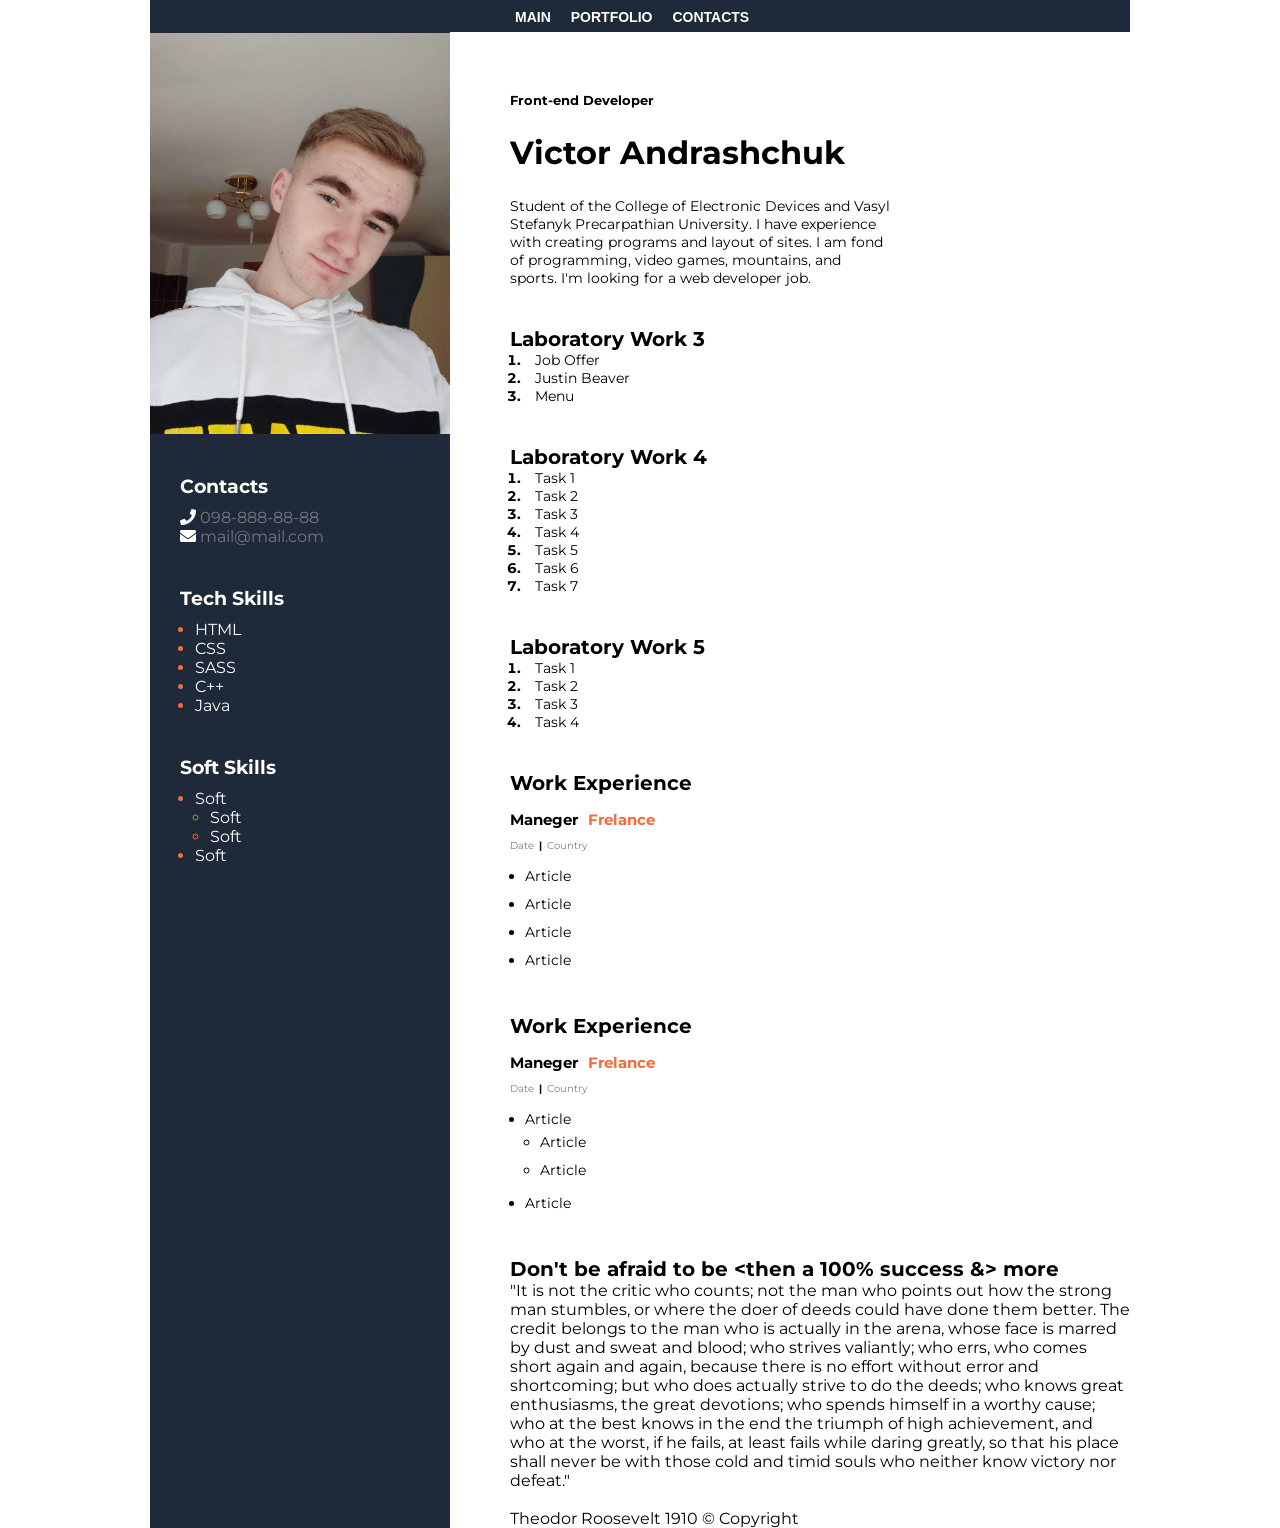
==== index.html @ 333de373 "LR_5" ====
<!DOCTYPE html>
<html lang="uk">

<head>
	<meta charset="utf-8">
	<title>My resume</title>
	<link rel="stylesheet" href="style.css">
	<link rel="stylesheet" href="https://use.fontawesome.com/releases/v5.7.1/css/all.css">
	<link rel="preconnect" href="https://fonts.gstatic.com">
	<link href="https://fonts.googleapis.com/css2?family=Montserrat:wght@300;600;700&display=swap" rel="stylesheet">
</head>

<body>
	<div class='main-wrap'>
		<div class="left-side">
			<div class="photo">
				<img src="Images/photo_2021-02-15_19-20-34.jpg" alt="">
			</div>
			<div class="contacts">
				<div class="left-side__title">
					Contacts
				</div>
				<div class="phone">
					<i class="fas fa-phone"></i>
					<a href="tel:+380988888888">
						098-888-88-88
					</a>
				</div>
				<div class="mail">
					<i class="fas fa-envelope"></i>
					<a href="mailto:mail@mail.com">
						mail@mail.com
					</a>
				</div>
			</div>
			<div class="skills">
				<div class="left-side__title">
					Tech Skills
				</div>
				<ul>
					<li>HTML</li>
					<li>CSS</li>
					<li>SASS</li>
					<li>C++</li>
					<li>Java</li>
					
				</ul>
			</div>
			<div class="skills">
				<div class="left-side__title">
					Soft Skills
				</div>
				<ul>
					<li>
						Soft
						<ul>
							<li>Soft</li>
							<li>Soft</li>
						</ul>
					<li>Soft</li>
					</li>
				</ul>
			</div>
		</div>


		<div class="right-side">

			<div class="header">
				<nav>
					<ul class="menu__list">
						<li class="menu_list-link"><a class="menu_link" href="#">MAIN</a></li>
						<li class="menu_list-link"><a class="menu_link" href="#">PORTFOLIO</a></li>
						<li class="menu_list-link"><a class="menu_link" href="#">CONTACTS</a></li>
					</ul>
				</nav>
			</div>

			<h5 class="main-header">Front-end Developer</h5>
			<div class="main-tile">
				<h1 class="name_surname">Victor Andrashchuk</h1>
				<p class="about">Student of the College of Electronic Devices and Vasyl Stefanyk Precarpathian
					University. I have experience with creating programs and layout of sites. I am fond of programming,
					video games, mountains, and sports. I'm looking for a web developer job.</p>
			</div>

			<div class="projects">
				<div class="subheading">
					Laboratory Work 3
				</div>
				<ol>
					<li><a class="lr_link" href="LR_3/job.html" target="_blank">Job Offer</a></li>
					<li><a class="lr_link" href="LR_3/beaver.html" target="_blank">Justin Beaver</a></li>
					<li><a class="lr_link" href="LR_3/menu.html" target="_blank">Menu</a></li>


				</ol>
			</div>
			<div class="projects">
				<div class="subheading">
					Laboratory Work 4
				</div>
				<ol>
					<li><a class="lr_link" href="Lab rob 4/tasks/task 1/index.html" target="_blank">Task 1</a></li>
					<li><a class="lr_link" href="Lab rob 4/tasks/task 2/cossacs.html" target="_blank">Task 2</a></li>
					<li><a class="lr_link" href="Lab rob 4/tasks/task 3/index.html" target="_blank">Task 3</a></li>
					<li><a class="lr_link" href="Lab rob 4/tasks/task 4/index.html" target="_blank">Task 4</a></li>
					<li><a class="lr_link" href="Lab rob 4/tasks/task 5/index.html" target="_blank">Task 5</a></li>
					<li><a class="lr_link" href="Lab rob 4/tasks/task 6/index.html" target="_blank">Task 6</a></li>
					<li><a class="lr_link" href="Lab rob 4/tasks/task 7/index.html" target="_blank">Task 7</a></li>
				</ol>
			</div>

			<div class="projects">
				<div class="subheading">
					Laboratory Work 5
				</div>
				<ol>
					<li><a class="lr_link" href="LR_5/tasks/Task 1/index.html" target="_blank">Task 1</a></li>
					<li><a class="lr_link" href="LR_5/tasks/Task 2/index.html" target="_blank">Task 2</a></li>
					<li><a class="lr_link" href="LR_5/tasks/Task 3/index.html" target="_blank">Task 3</a></li>
					<li><a class="lr_link" href="LR_5/tasks/Task 4/index.html" target="_blank">Task 4</a></li>
				</ol>
			</div>

			<div class="experience">
				<div class="subheading">
					Work Experience
				</div>

				<div class="subheading-content">
					Maneger<span class="orange-article">Frelance</span>
				</div>

				<div class="date-article">
					<p>Date<span class="stick">|</span>Country</p>
				</div>

				<div class="list">
					<ul>
						<li>Article</li>
						<li>Article</li>
						<li>Article</li>
						<li>Article</li>
					</ul>
				</div>
			</div>

			<div class="experience">
				<div class="subheading">
					Work Experience
				</div>

				<div class="subheading-content">
					Maneger<span class="orange-article">Frelance</span>
				</div>

				<div class="date-article">
					<p>Date<span class="stick">|</span>Country</p>
				</div>

				<div class="list">
					<ul>
						<li>
							Article
							<ul>
								<li>Article</li>
								<li>Article</li>
							</ul>
						<li>Article</li>
						</li>
					</ul>
				</div>
			</div>

			<div class="subheading article">Don't be afraid to be &ltthen a 100% success &> more</div>
			<p>
				"It is not the critic who counts; not the man who points out how the strong man stumbles,
				or where the doer of deeds could have done them better. The credit belongs to the man who
				is actually in the arena, whose face is marred by dust and sweat and blood; who strives valiantly;
				who errs, who comes short again and again, because there is no effort without error and shortcoming;
				but who does actually strive to do the deeds; who knows great enthusiasms, the great devotions;
				who spends himself in a worthy cause; who at the best knows in the end the triumph of high achievement,
				and who at the worst, if he fails, at least fails while daring greatly,
				so that his place shall never be with those cold and timid souls who neither know victory nor defeat."
				<br>
				<br>
				Theodor Roosevelt 1910 © Copyright
			</p>
		</div>


	</div>
</body>

</html>
---- style.css ----
*{
	margin: 0;
	padding: 0;
	box-sizing:border-box;
}
body{
	font-family: 'Montserrat', sans-serif;
}
img{
	display: block;
	width: 100%;
}

a{
	text-decoration: none;
	
}

.main-wrap{
	width: 980px;
	margin:0 auto;
	display: flex;
}

/*----- Start of LEFT-SIDE styles ------*/
.left-side{
	
	width: 300px;
	padding-top:33px;
	padding-left:30px;
	background-color:#1e2939;
	color:#fff;
}
.photo{
	margin-left:-30px;
	widows: 50px;
}
.left-side__title{
	padding-bottom:10px;
	font-size:1.2em;
	font-weight:bold;
	
}
.contacts i{
	color:#fff;
}
.phone a{
	margin-bottom:10px;
	text-decoration:none;
}
.phone a, .mail a{
	color:#767681;
}
.contacts, .skills{
	padding-top:40px;
}
.skills ul{
	padding-left:15px;
}
.skills ul li::marker{
	color:#f36c3e;
}

/*----- End of LEFT-SIDE styles ------*/

.header{
	display: flex;
	background-color:#1e2939;
	margin: 0px 0px 0px -60px;
	padding: 9px 0px 3px 0px;;

}

.menu__list{
	display: flex;
	justify-content: center;
	align-items: center;
	padding: 0px 55px;
	margin: 0;
	color: white;
}

.menu_list-link {
	list-style-position: inside;
	font: 14px 'Oswald', sans-serif, bold;
	padding: 0px 10px 0px 10px;
	border-bottom: 4px solid transparent ;
	transition: all .3s;
	font-weight: bold;
	list-style-type: none;
	color: white;
}

.menu_list-link:hover{
	color: #4E5665;
	border-bottom: 4px solid #f36c3e;
}

.menu_link{
	color: white;
}

.main-header{
	padding-top: 60px;
}
.right-side{
	width:680px;
	background:#fff;
	padding-left: 60px;
	
}

.name_surname{
	padding: 25px 0px 25px 0px;
}

.about{
	padding-right: 240px;
	font-size: 14px;
}

.subheading{
	padding: 40px 0px 0px 0px;
	font-weight: bold;
	font-size: 20px;
}

.projects ol {
	padding-left:15px;
	
}

.projects ol li::marker{
	font-weight: bold;

}
.projects li{
	padding-left: 10px;	
	font-size: 14px;
}

.subheading-content{
	padding: 15px 0px 0px 0px;
	font-weight: bold;
	font-size: 15px;
}

.orange-article{
	color:#f36c3e;
	margin-left: 10px;
}

.date-article{
	padding: 10px 0px 0px 0px;
	font-size: 10px;
	color: grey;
}

.stick{
	margin-left: 5px;
	margin-right: 5px;
	color: black;
	font-weight: bold;
}

.list{
	padding: 10px 0px 0px 0px;
}

.list ul{
	padding-left:15px;
}

.list li{
	font-size: 14px;
	padding: 5px 0px 5px 0px;
}

.lr_link{
	color: black;
}
.lr_link:hover{
	background-color: grey;
	display: inline;

}
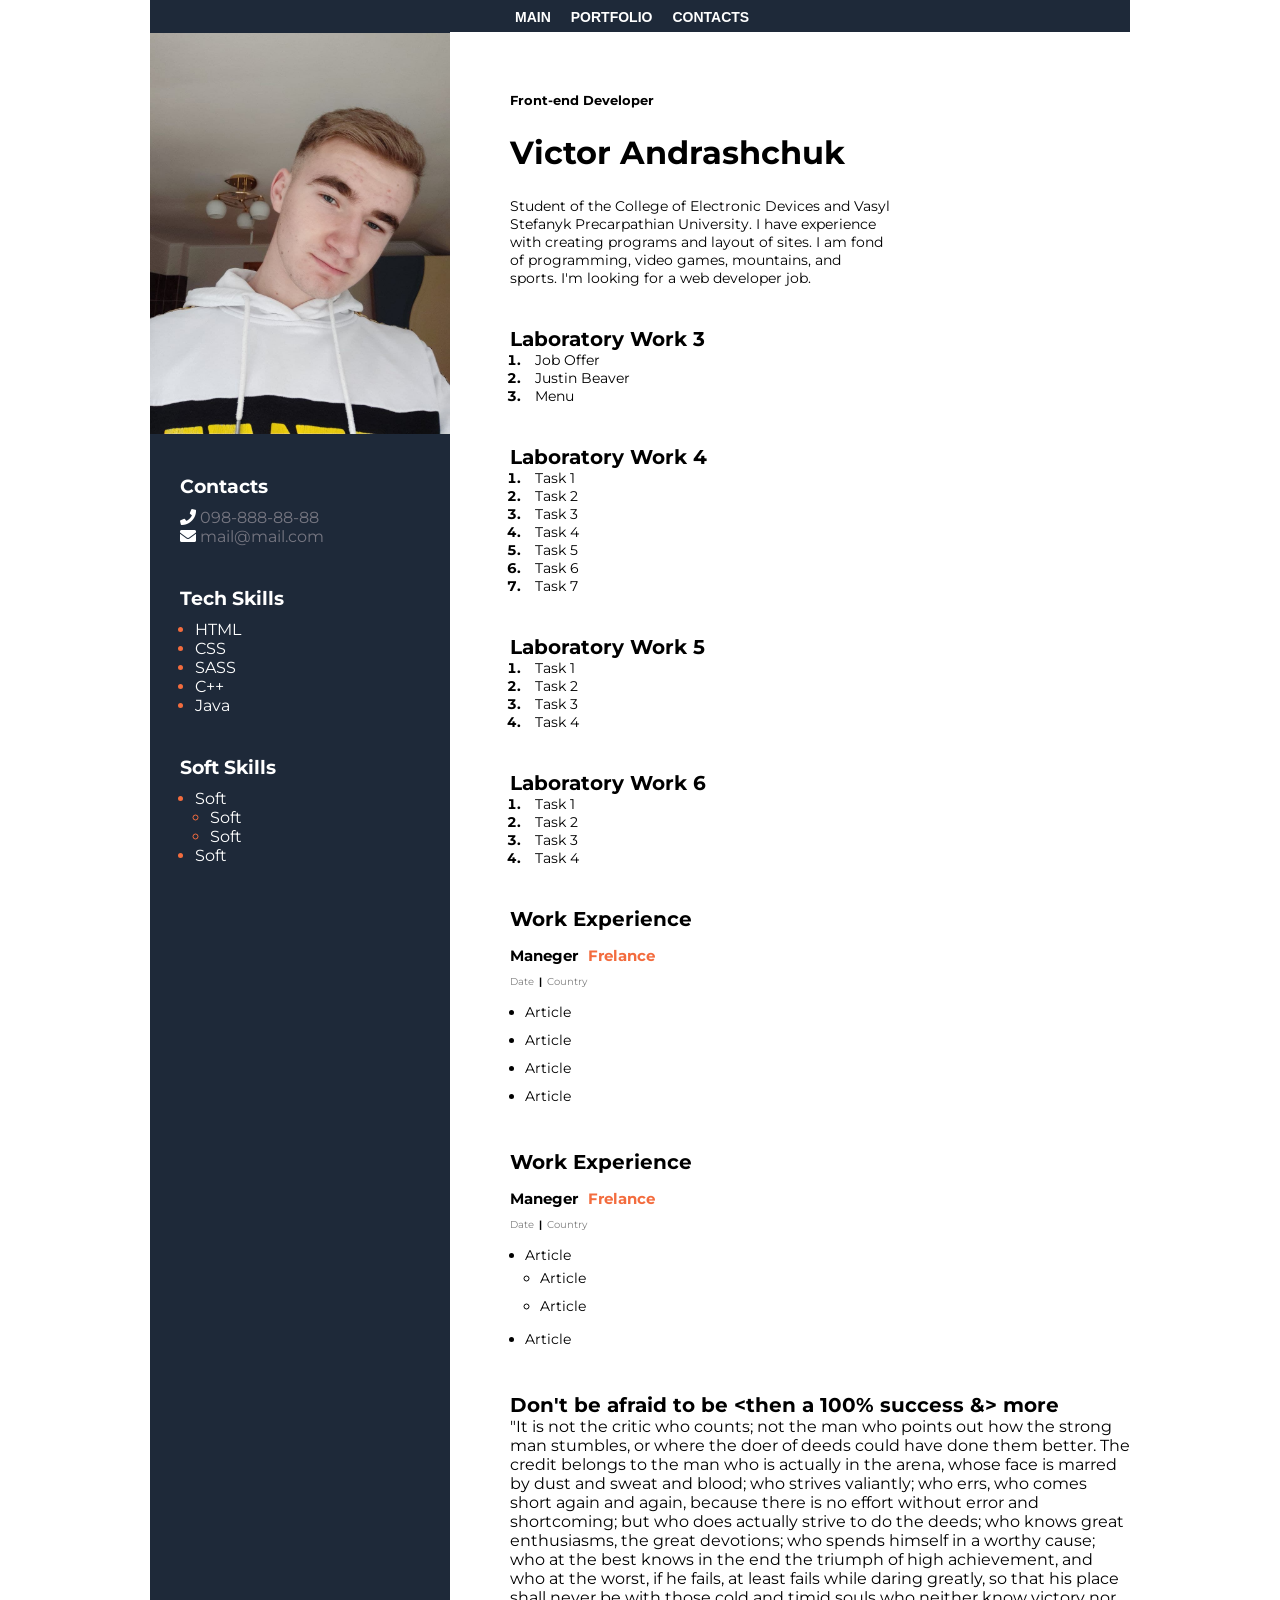
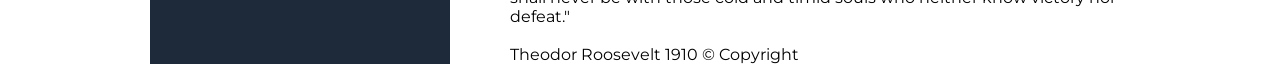
==== commit 3c17de80: "LR_6" ====
--- a/index.html
+++ b/index.html
@@ -101,13 +101,13 @@
 					Laboratory Work 4
 				</div>
 				<ol>
-					<li><a class="lr_link" href="Lab rob 4/tasks/task 1/index.html" target="_blank">Task 1</a></li>
-					<li><a class="lr_link" href="Lab rob 4/tasks/task 2/cossacs.html" target="_blank">Task 2</a></li>
-					<li><a class="lr_link" href="Lab rob 4/tasks/task 3/index.html" target="_blank">Task 3</a></li>
-					<li><a class="lr_link" href="Lab rob 4/tasks/task 4/index.html" target="_blank">Task 4</a></li>
-					<li><a class="lr_link" href="Lab rob 4/tasks/task 5/index.html" target="_blank">Task 5</a></li>
-					<li><a class="lr_link" href="Lab rob 4/tasks/task 6/index.html" target="_blank">Task 6</a></li>
-					<li><a class="lr_link" href="Lab rob 4/tasks/task 7/index.html" target="_blank">Task 7</a></li>
+					<li><a class="lr_link" href="LR_4/tasks/task 1/index.html" target="_blank">Task 1</a></li>
+					<li><a class="lr_link" href="LR_4/tasks/task 2/cossacs.html" target="_blank">Task 2</a></li>
+					<li><a class="lr_link" href="LR_4/tasks/task 3/index.html" target="_blank">Task 3</a></li>
+					<li><a class="lr_link" href="LR_4/tasks/task 4/index.html" target="_blank">Task 4</a></li>
+					<li><a class="lr_link" href="LR_4/tasks/task 5/index.html" target="_blank">Task 5</a></li>
+					<li><a class="lr_link" href="LR_4/tasks/task 6/index.html" target="_blank">Task 6</a></li>
+					<li><a class="lr_link" href="LR_4/tasks/task 7/index.html" target="_blank">Task 7</a></li>
 				</ol>
 			</div>
 
@@ -120,6 +120,18 @@
 					<li><a class="lr_link" href="LR_5/tasks/Task 2/index.html" target="_blank">Task 2</a></li>
 					<li><a class="lr_link" href="LR_5/tasks/Task 3/index.html" target="_blank">Task 3</a></li>
 					<li><a class="lr_link" href="LR_5/tasks/Task 4/index.html" target="_blank">Task 4</a></li>
+				</ol>
+			</div>
+
+			<div class="projects">
+				<div class="subheading">
+					Laboratory Work 6
+				</div>
+				<ol>
+					<li><a class="lr_link" href="LR_6/Tasks/Task 1/index.html" target="_blank">Task 1</a></li>
+					<li><a class="lr_link" href="LR_6/Tasks/task 2/index.html" target="_blank">Task 2</a></li>
+					<li><a class="lr_link" href="LR_6/tasks/task 3/index.html" target="_blank">Task 3</a></li>
+					<li><a class="lr_link" href="LR_6/tasks/task 4/index.html" target="_blank">Task 4</a></li>
 				</ol>
 			</div>
 
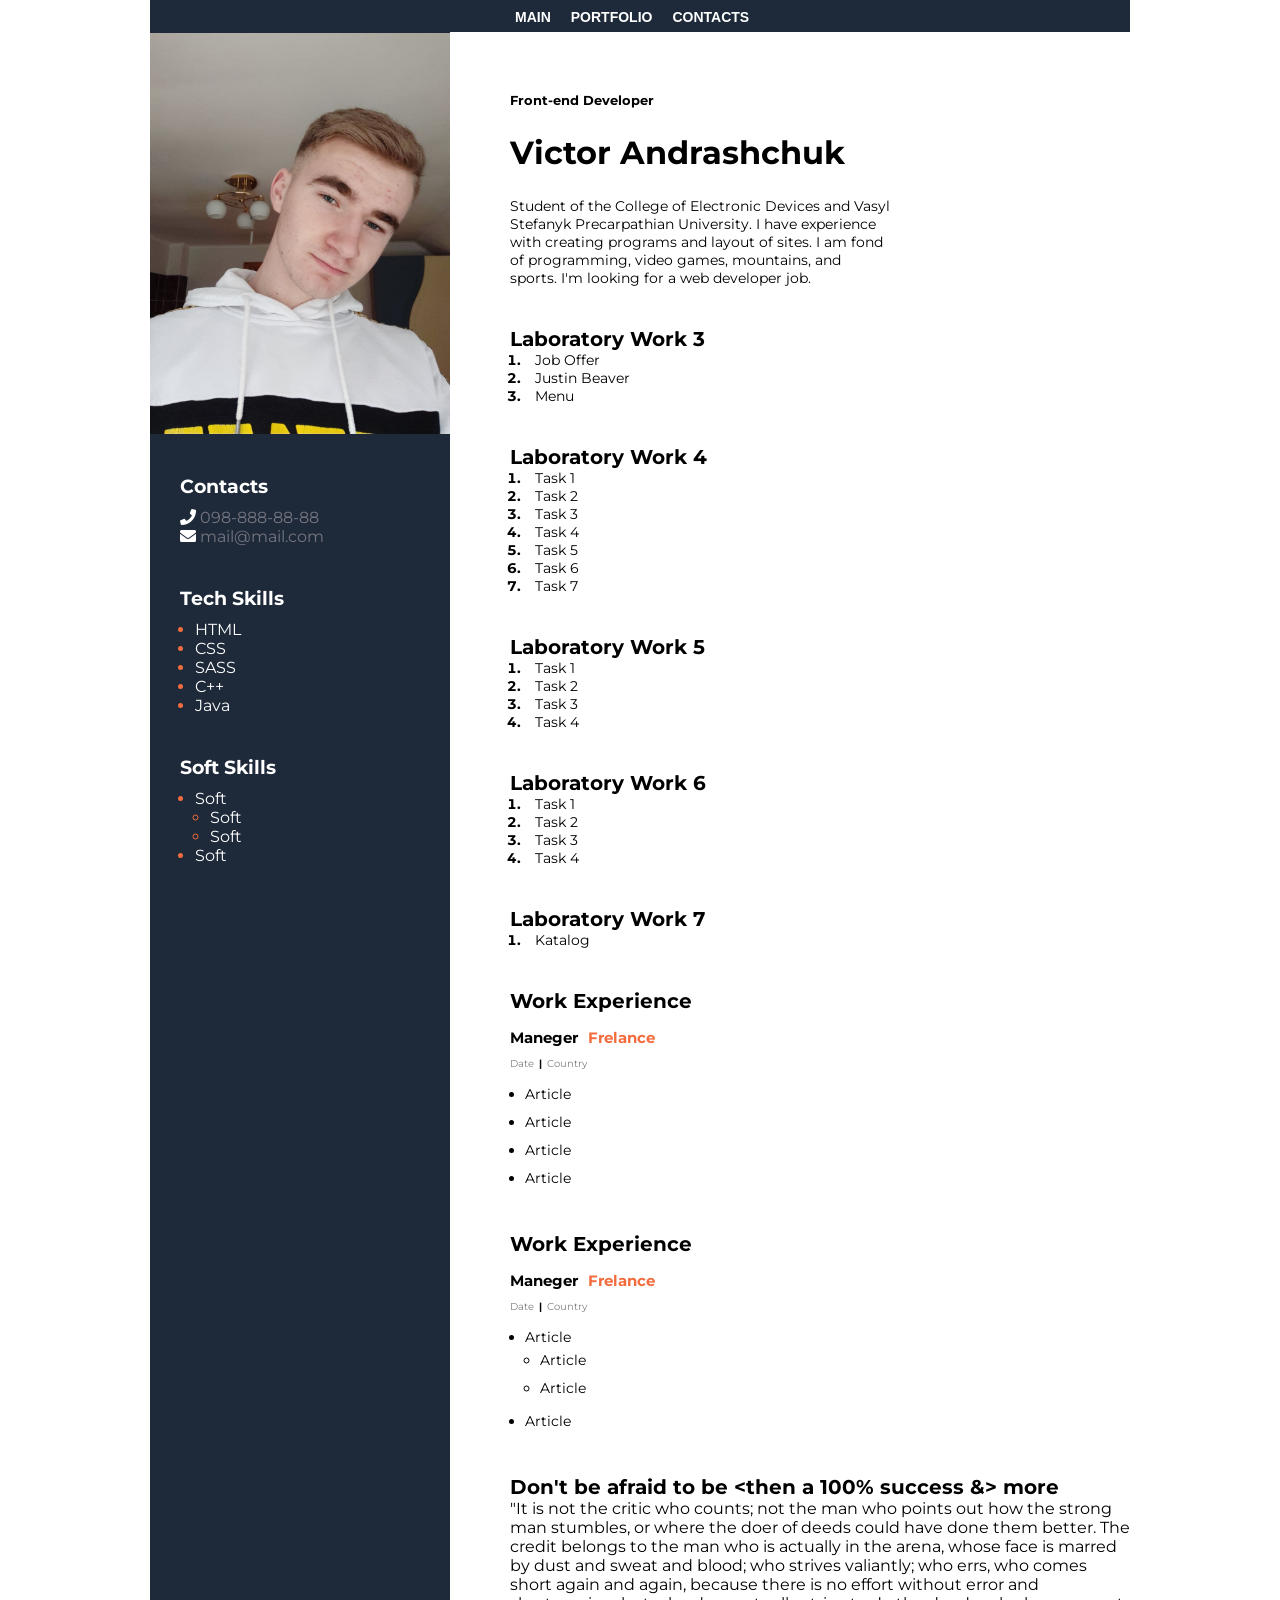
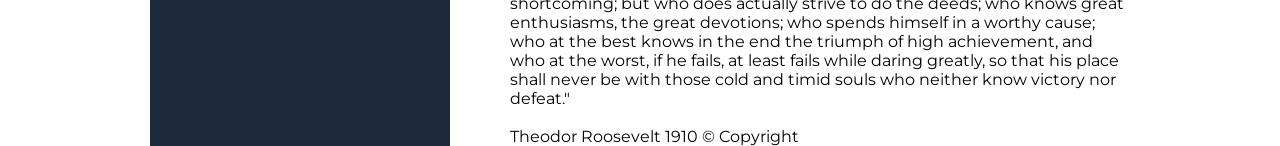
==== commit 094160f7: "LR_7" ====
--- a/index.html
+++ b/index.html
@@ -43,7 +43,7 @@
 					<li>SASS</li>
 					<li>C++</li>
 					<li>Java</li>
-					
+
 				</ul>
 			</div>
 			<div class="skills">
@@ -130,8 +130,17 @@
 				<ol>
 					<li><a class="lr_link" href="LR_6/Tasks/Task 1/index.html" target="_blank">Task 1</a></li>
 					<li><a class="lr_link" href="LR_6/Tasks/task 2/index.html" target="_blank">Task 2</a></li>
-					<li><a class="lr_link" href="LR_6/tasks/task 3/index.html" target="_blank">Task 3</a></li>
-					<li><a class="lr_link" href="LR_6/tasks/task 4/index.html" target="_blank">Task 4</a></li>
+					<li><a class="lr_link" href="LR_6/Tasks/task 3/index.html" target="_blank">Task 3</a></li>
+					<li><a class="lr_link" href="LR_6/Tasks/task 4/index.html" target="_blank">Task 4</a></li>
+				</ol>
+			</div>
+
+			<div class="projects">
+				<div class="subheading">
+					Laboratory Work 7
+				</div>
+				<ol>
+					<li><a class="lr_link" href="LR_7/index.html" target="_blank">Katalog</a></li>
 				</ol>
 			</div>
 
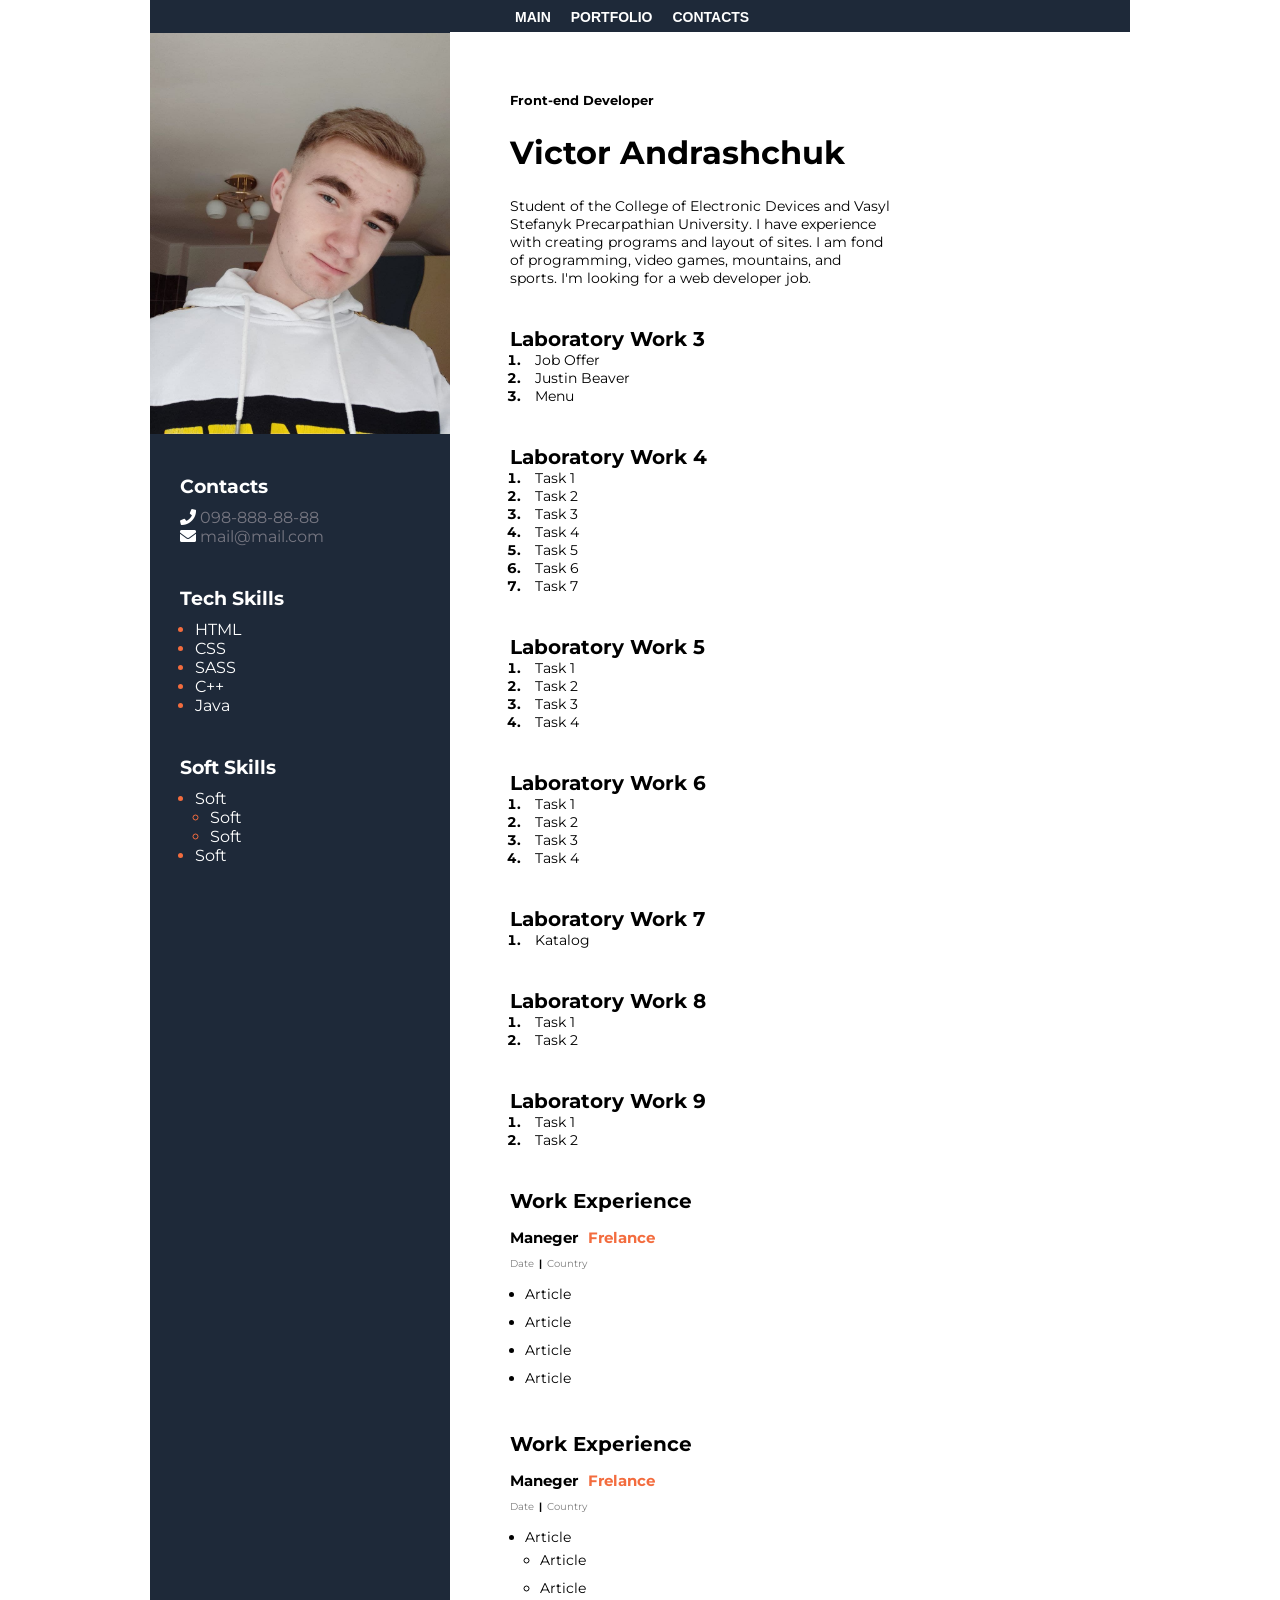
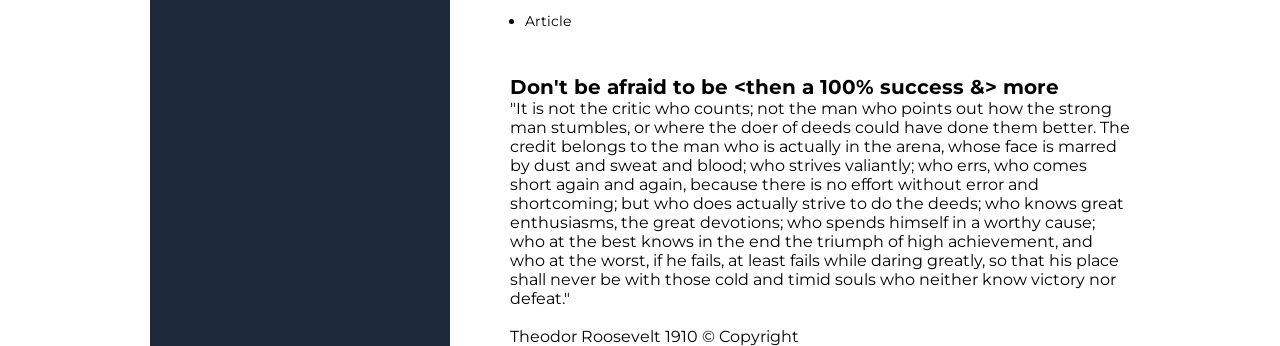
==== commit 4afb3f6d: "LR_8" ====
--- a/index.html
+++ b/index.html
@@ -141,6 +141,26 @@
 				</div>
 				<ol>
 					<li><a class="lr_link" href="LR_7/index.html" target="_blank">Katalog</a></li>
+				</ol>
+			</div>
+
+			<div class="projects">
+				<div class="subheading">
+					Laboratory Work 8
+				</div>
+				<ol>
+					<li><a class="lr_link" href="LR_8/Tasks/Task_1/index.html" target="_blank">Task 1</a></li>
+					<li><a class="lr_link" href="LR_8/Tasks/Task_2/index.html" target="_blank">Task 2</a></li>
+				</ol>
+			</div>
+
+			<div class="projects">
+				<div class="subheading">
+					Laboratory Work 9
+				</div>
+				<ol>
+					<li><a class="lr_link" href="LR_8/Tasks/Task_1/index.html" target="_blank">Task 1</a></li>
+					<li><a class="lr_link" href="LR_8/Tasks/Task_2/index.html" target="_blank">Task 2</a></li>
 				</ol>
 			</div>
 
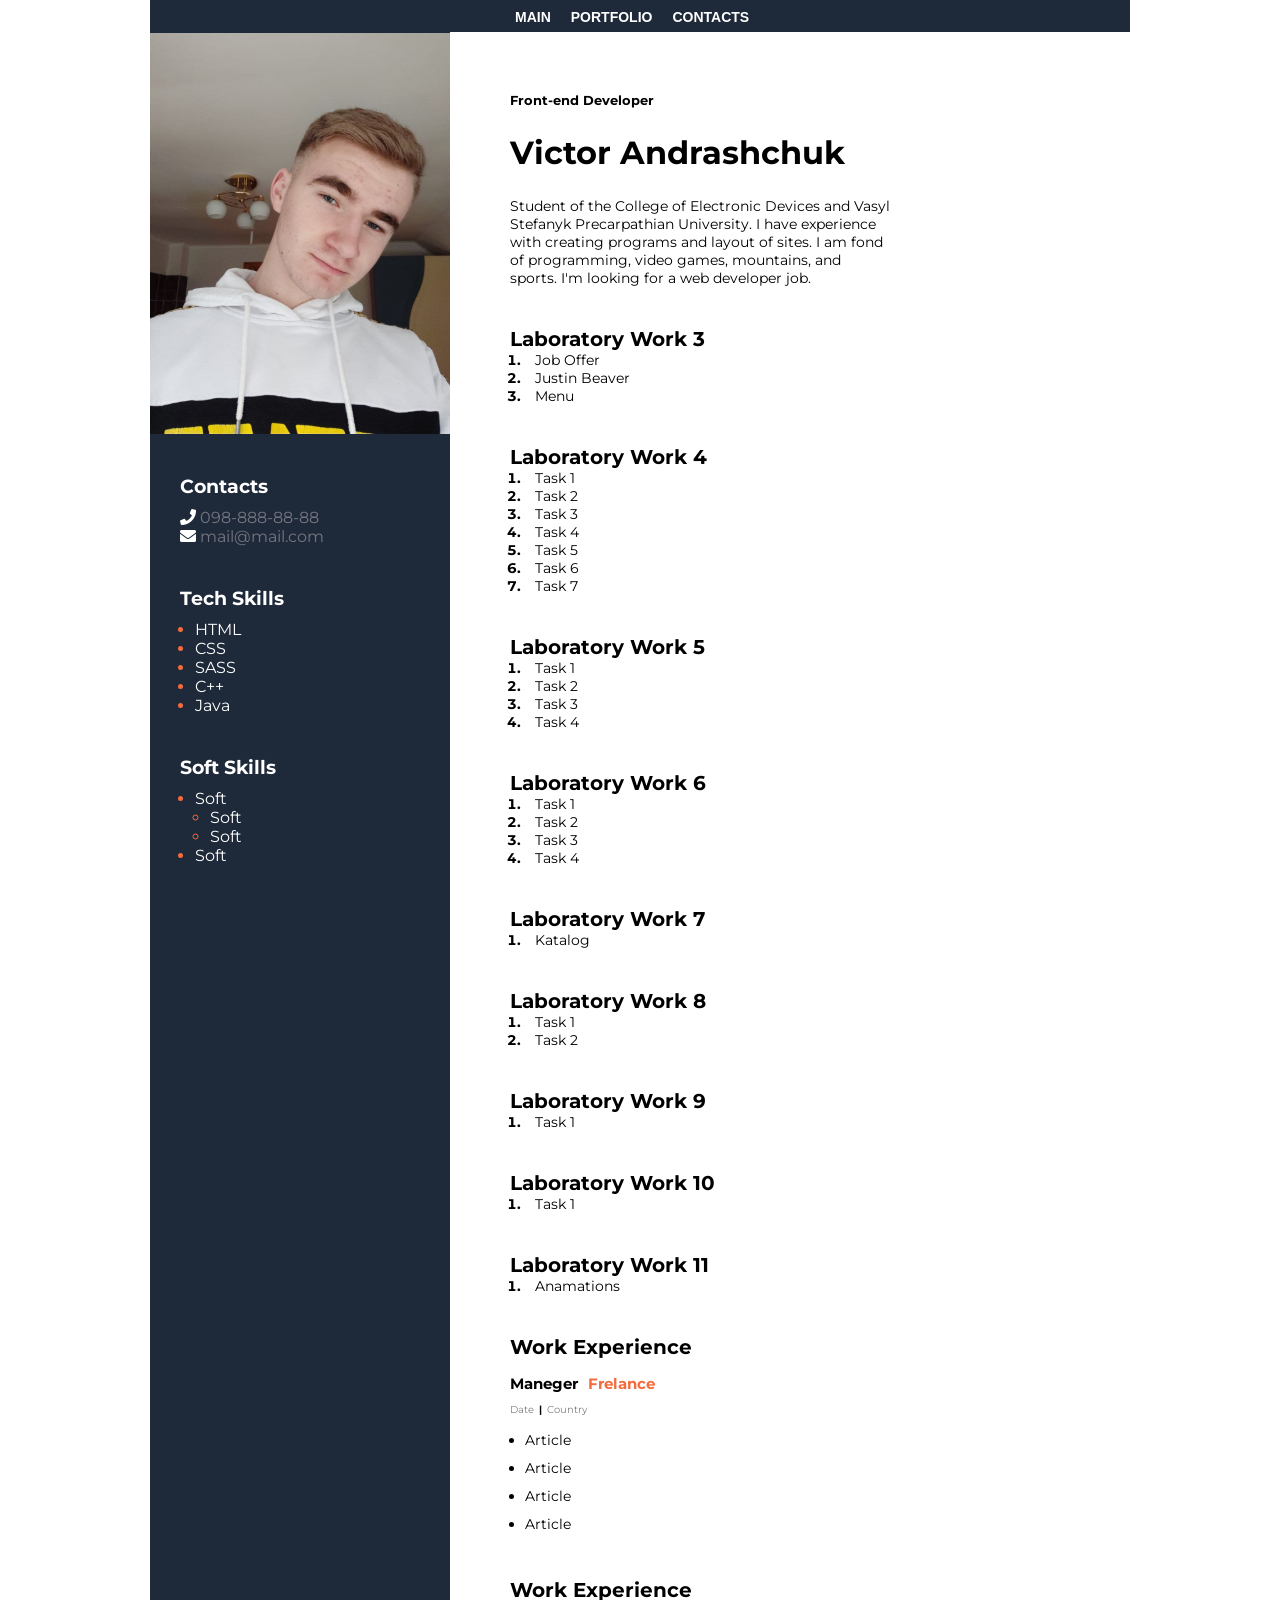
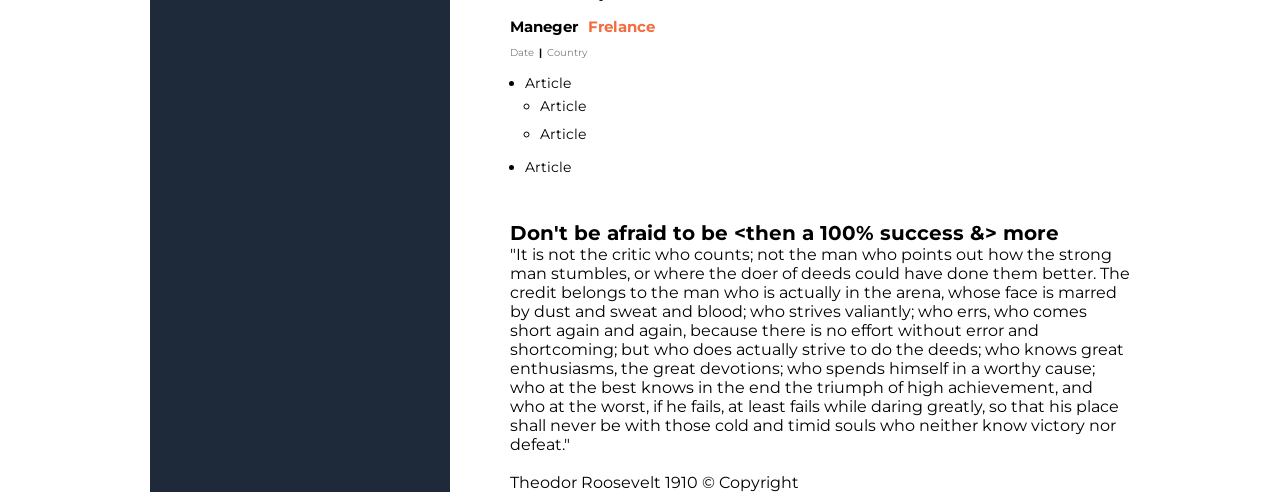
==== commit 811eca70: "LR_finish" ====
--- a/index.html
+++ b/index.html
@@ -159,8 +159,25 @@
 					Laboratory Work 9
 				</div>
 				<ol>
-					<li><a class="lr_link" href="LR_8/Tasks/Task_1/index.html" target="_blank">Task 1</a></li>
-					<li><a class="lr_link" href="LR_8/Tasks/Task_2/index.html" target="_blank">Task 2</a></li>
+					<li><a class="lr_link" href="LR_9/Task_1/index.html" target="_blank">Task 1</a></li>
+				</ol>
+			</div>
+
+			<div class="projects">
+				<div class="subheading">
+					Laboratory Work 10
+				</div>
+				<ol>
+					<li><a class="lr_link" href="LR_10/Task_1/index.html" target="_blank">Task 1</a></li>
+				</ol>
+			</div>
+
+			<div class="projects">
+				<div class="subheading">
+					Laboratory Work 11
+				</div>
+				<ol>
+					<li><a class="lr_link" href="LR_11/index.html" target="_blank">Anamations</a></li>
 				</ol>
 			</div>
 
